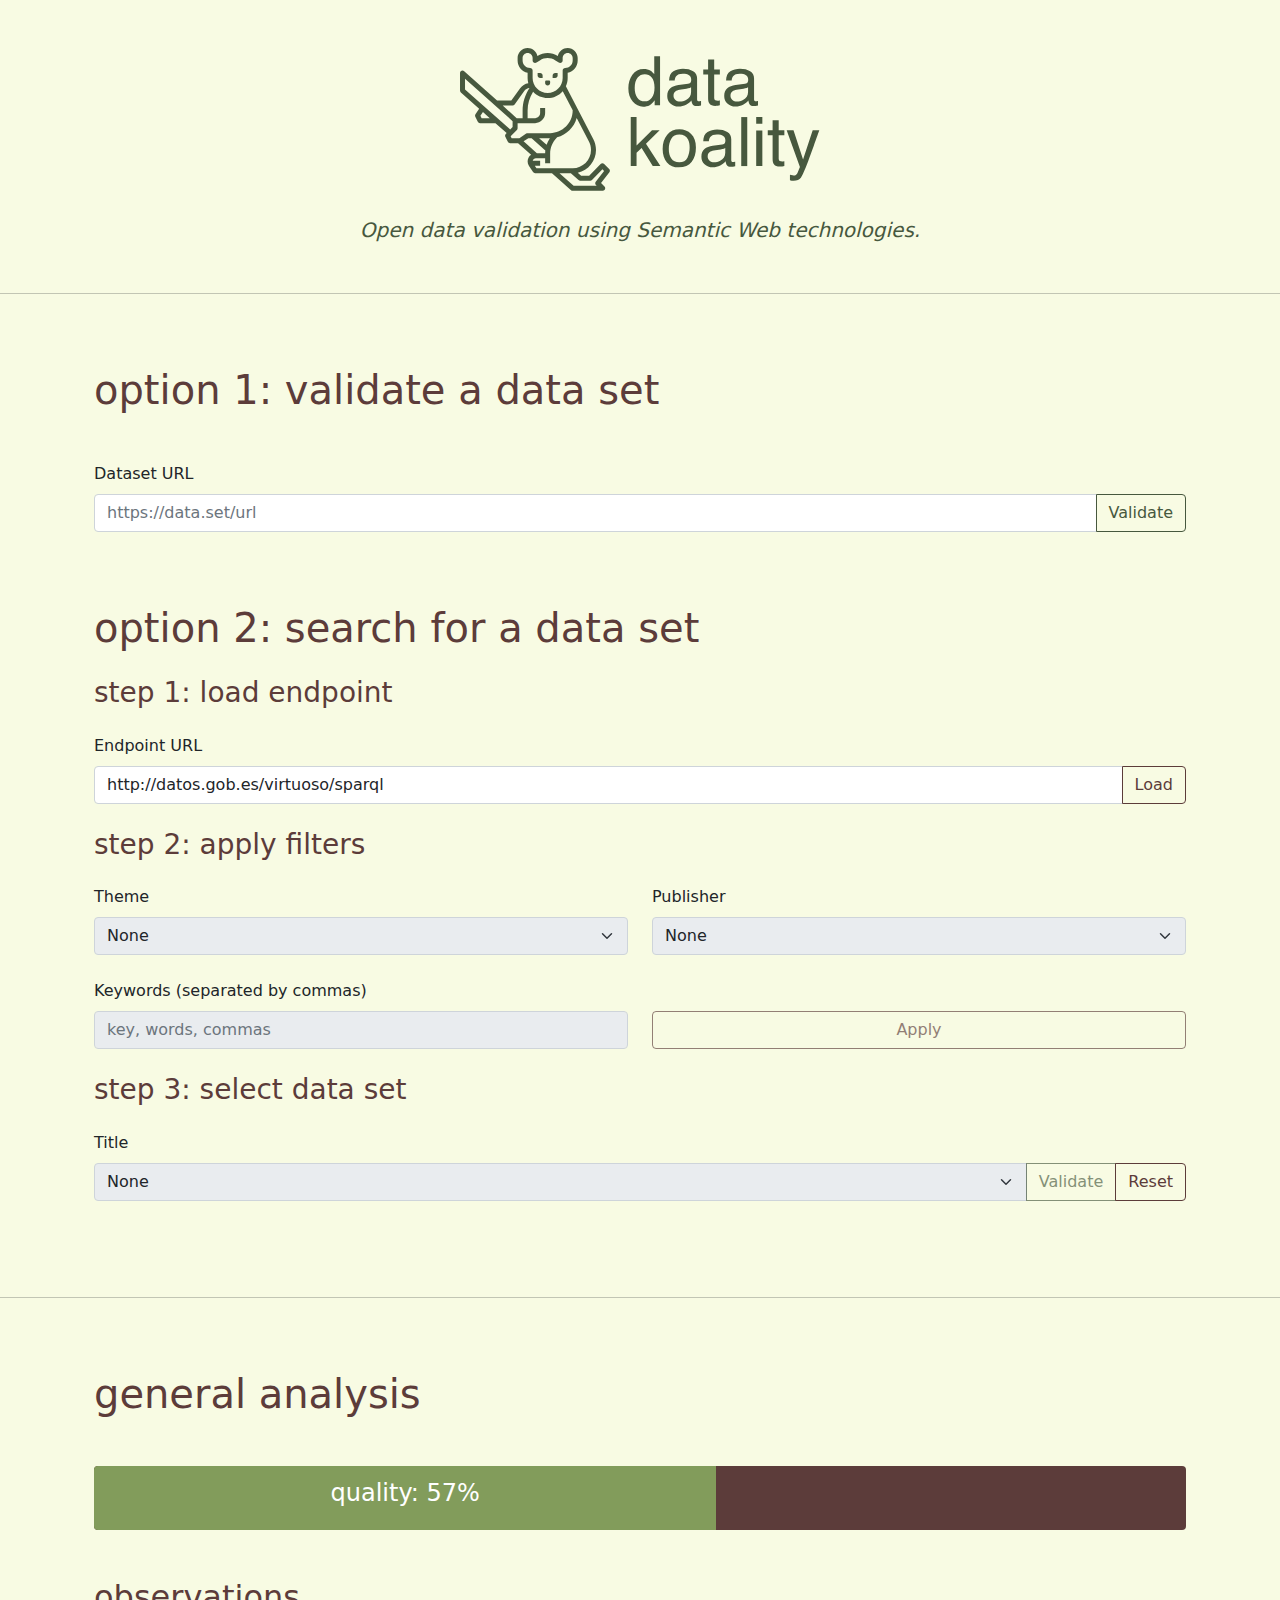
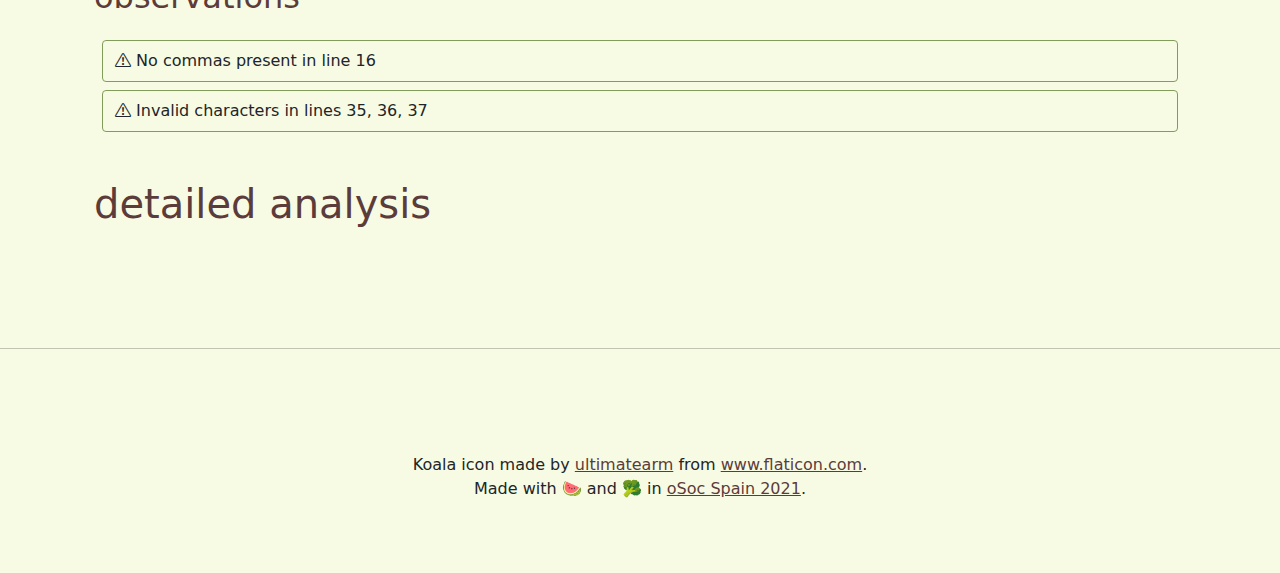
==== docs/app.html @ 2089f33b "Webapp UI improvements pt.II" ====
<!doctype html>
<html lang="en">
    <head>
        <meta charset="utf-8">
        <meta name="viewport" content="width=device-width, initial-scale=1">
        <title>data koality - open data validator</title>

        <!-- Bootstrap core CSS -->
        <link href="css/bootstrap.min.css" rel="stylesheet">
        <!-- Bootstrap icons -->
        <link rel="stylesheet" href="https://cdn.jsdelivr.net/npm/bootstrap-icons@1.5.0/font/bootstrap-icons.css">
        <!-- Custom styles -->
        <link href="css/style.css" rel="stylesheet">

        <!-- Favicon -->
        <link rel="apple-touch-icon" sizes="180x180" href="img/fav/apple-touch-icon.png">
        <link rel="icon" type="image/png" sizes="32x32" href="img/fav/favicon-32x32.png">
        <link rel="icon" type="image/png" sizes="16x16" href="img/fav/favicon-16x16.png">
        <link rel="manifest" href="img/fav/site.webmanifest">
    </head>


    <body>   
        <!-- Logo and title -->
        <header class="px-5 my-5 text-center">
            <!-- Show fixed width image if device is large enough, otherwise show width% version -->
            <a href="index.html" alt="data koality home page">
                <img class="d-sm-none mx-auto" src="img/logo_green.svg" alt="data koality" width="75%">
                <img class="d-none d-sm-block d-lg-none mx-auto" src="img/logo_green.svg" alt="data koality" width="50%">
                <img class="d-none d-lg-block mx-auto" src="img/logo_green.svg" alt="data koality" width="360em">
            </a>
            <div class="col-lg-6 mx-auto">
                <p class="my-4 fst-italic text-secondary fs-5">Open data validation using Semantic Web technologies.</p>
            </div>
        </header>

        <main>

            <hr class="my-5">

            <!-- FORM -->
            <section class="container col-xxl-8 px-4 py-4">

                <h1 class="text-primary mb-4">option 1: validate a data set</h1>
                <div class="row my-5">
                    
                    <!-- Dataset -->
                    <div class="col-md-12 mb-4">
                        <label for="i-dataset" class="form-label">Dataset URL</label>
                        <div class="input-group">
                            <input id="i-dataset" type="url" class="form-control" placeholder="https://data.set/url" aria-label="Dataset URL" aria-describedby="button-addon">
                            <button class="btn btn-outline-secondary" type="button" id="button-addon" onclick="validate('direct')">Validate</button>
                        </div>
                    </div>

                </div>

                <h1 class="text-primary mb-4">option 2: search for a data set</h1>
                <div class="row">

                    <h3 class="text-primary mb-4">step 1: load endpoint</h3>
                    
                    <!-- Endpoint -->
                    <div class="col-md-12 mb-4">
                        <label for="i-endpoint" class="form-label">Endpoint URL</label>
                        <div class="input-group">
                            <input id="i-endpoint" type="url" class="form-control" value="http://datos.gob.es/virtuoso/sparql" aria-label="Endpoint URL" aria-describedby="button-addon">
                            <button class="btn btn-outline-primary" type="button" id="button-addon" onclick="loadEndpoint()">Load</button>
                        </div>
                    </div>

                </div>


                <div class="row">

                    <h3 class="text-primary mb-4">step 2: apply filters</h3>

                    <!-- Theme -->
                    <div class="col-md-6 mb-4">
                        <label for="i-theme" class="form-label">Theme</label>
                        <select class="form-select" aria-label="Theme" id="i-theme" disabled>
                            <option selected>None</option>
                        </select>
                    </div>

                    <!-- Publisher -->
                    <div class="col-md-6 mb-4">
                        <label for="i-publisher" class="form-label">Publisher</label>
                        <select class="form-select" aria-label="Publisher" id="i-publisher" disabled>
                            <option selected>None</option>
                        </select>
                    </div>

                    <!-- Administrative level -->
                    <!--<div class="col-md-6 mb-4">
                        <label for="i-level" class="form-label">Administrative level</label>
                        <select class="form-select" aria-label="Administrative level" id="i-level" disabled>
                            <option selected>None</option>
                        </select>
                    </div>-->

                    <!--<div class="col-md-6 mb-4">
                        <label for="i-publisher" class="form-label">Publisher</label>
                        <input class="form-control" list="i-publisherdl" id="i-publisher" placeholder="Search">
                        <datalist id="i-publisherdl">
                            <option>All/Unspecified</option>
                        </datalist>
                    </div>-->

                    <!-- Keywords -->
                    <div class="col-md-6 mb-4">
                        <label for="i-keywords" class="form-label">Keywords (separated by commas)</label>
                        <input type="text" class="form-control" id="i-keywords" placeholder="key, words, commas" disabled>
                    </div>

                    <!-- Apply button -->
                    <div class="col-md-6 mb-4">
                        <label for="b-apply" class="form-label"><br class="d-none d-md-block"></label>
                        <button id="b-apply" type="button" class="btn form-control disabled btn-outline-primary btn-md" onclick="applyFilters()">Apply</button>
                    </div>
                    <!--<div class="mb-4 d-grid gap-4 d-sm-flex justify-content-sm-center align-items-center text-center">
                        <button id="b-apply" type="button" class="btn disabled btn-outline-primary btn-lg px-4" onclick="applyFilters()">Apply</button>
                    </div>-->

                </div>


                <div class="row">

                    <h3 class="text-primary mb-4">step 3: select data set</h3>

                    <!-- Title -->
                    <div class="col-md-12 mb-4">
                        <label for="i-title" class="form-label">Title</label>
                        <div class="input-group">
                            <select class="form-select" aria-label="Title" id="i-title" disabled>
                                <option selected>None</option>
                            </select>
                            <button class="btn disabled btn-outline-secondary" type="button" id="button-addon" onclick="validate('direct')">Validate</button>
                            <button class="btn btn-outline-primary" type="button" id="button-addon" onclick="reset()">Reset</button>
                        </div>
                    </div>
                </div>
            </section>


            <hr class="my-5">


            <section class="container col-xxl-8 px-4 py-4">
                
                <h1 class="text-primary mb-5">general analysis</h1>

                <!-- Progress bar -->
                <div class="progress mb-5">
                    <div id="r-quality-factor" class="progress-bar" role="progressbar" style="width: 57%;" aria-valuenow="57" aria-valuemin="0" aria-valuemax="100"><h4>quality: 57%</h4></div>
                </div>

                <h2 class="text-primary mb-4">observations</h2>

                <div class="mb-5">
                    <span class="row py-2 m-2 border rounded border-success">
                        <div class="col-md-12"><i class="bi bi-exclamation-triangle"></i> No commas present in line 16</div>
                    </span>
                    <span class="row py-2 m-2 border rounded border-success">
                        <div class="col-md-12"><i class="bi bi-exclamation-triangle"></i> Invalid characters in lines 35, 36, 37</div>
                    </span>
                </div>

                <h1 class="text-primary mb-5">detailed analysis</h1>

            </section>


            <hr class="my-5">


            <!-- Footer -->
            <section class="container col-xxl-8 px-4 py-5">
                <div class="row text-center g-5 py-2">
                    <p>Koala icon made by <a href="https://www.flaticon.com/authors/ultimatearm" title="ultimatearm">ultimatearm</a> from <a href="https://www.flaticon.com/" title="Flaticon">www.flaticon.com</a>.<br>Made with &#127817; and &#129382; in <a href="https://2021.summerofcode.es/">oSoc Spain 2021</a>.</p>
                </div>
            </section>

            <script type="text/javascript" src="js/validator.js"></script>

        </main>
    </body>
</html>
---- docs/css/style.css ----
body {
	background-color: #F8FBE3;
}
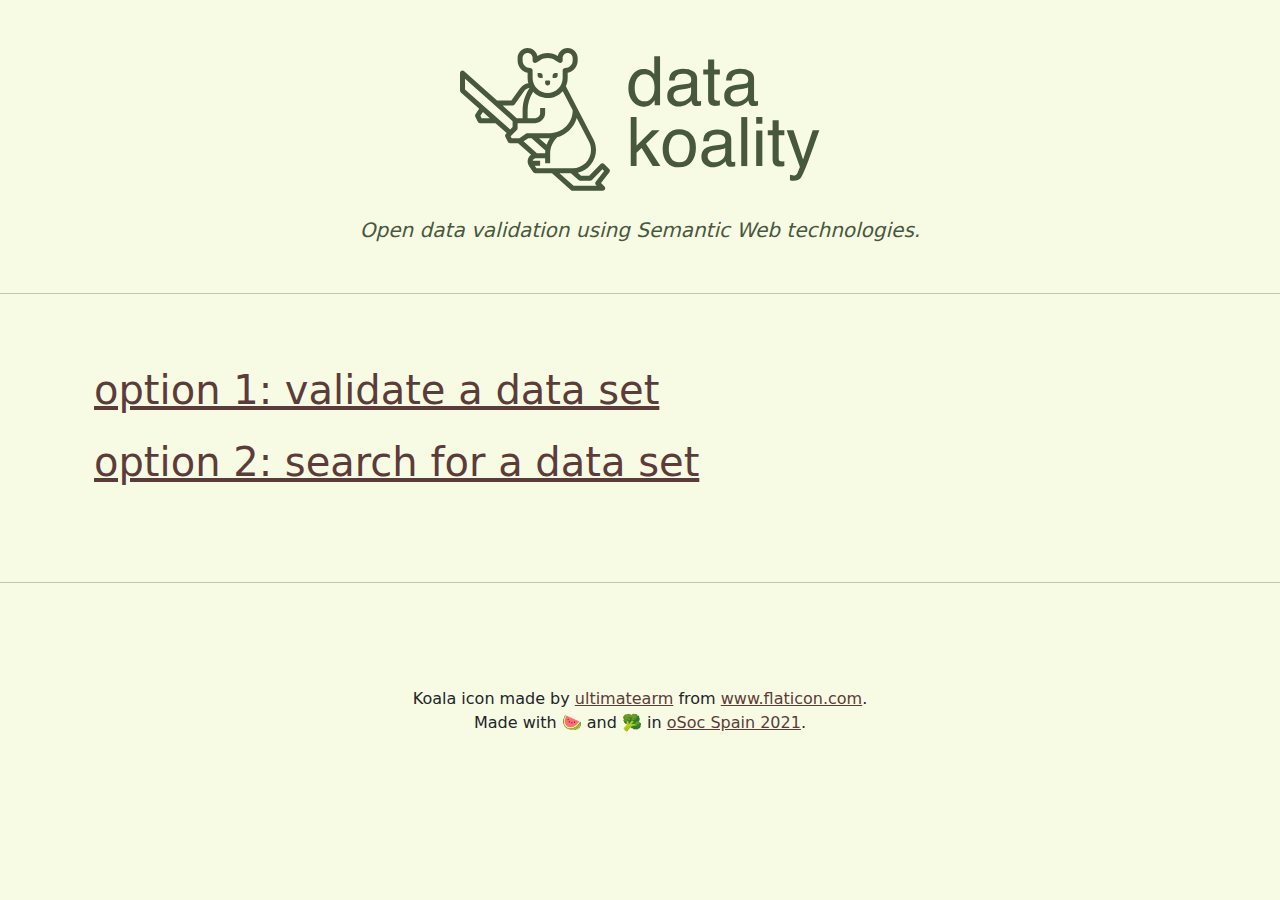
==== commit 69f25b3c: "webapp: Only show selected validation option" ====
--- a/docs/app.html
+++ b/docs/app.html
@@ -41,8 +41,8 @@
             <!-- FORM -->
             <section class="container col-xxl-8 px-4 py-4">
 
-                <h1 class="text-primary mb-4">option 1: validate a data set</h1>
-                <div class="row my-5">
+                <h1 class="text-primary mb-4"><a href="#i-dataset" onclick="select('s-option1')">option 1: validate a data set</a></h1>
+                <div id="s-option1" class="row my-5 visually-hidden">
                     
                     <!-- Dataset -->
                     <div class="col-md-12 mb-4">
@@ -55,8 +55,8 @@
 
                 </div>
 
-                <h1 class="text-primary mb-4">option 2: search for a data set</h1>
-                <div class="row">
+                <h1 class="text-primary mb-4"><a href="#i-endpoint" onclick="select('s-option2')">option 2: search for a data set</a></h1>
+                <div id="s-option2" class="row my-5 visually-hidden">
 
                     <h3 class="text-primary mb-4">step 1: load endpoint</h3>
                     
@@ -68,11 +68,6 @@
                             <button class="btn btn-outline-primary" type="button" id="button-addon" onclick="loadEndpoint()">Load</button>
                         </div>
                     </div>
-
-                </div>
-
-
-                <div class="row">
 
                     <h3 class="text-primary mb-4">step 2: apply filters</h3>
 
@@ -123,15 +118,10 @@
                         <button id="b-apply" type="button" class="btn disabled btn-outline-primary btn-lg px-4" onclick="applyFilters()">Apply</button>
                     </div>-->
 
-                </div>
-
-
-                <div class="row">
-
                     <h3 class="text-primary mb-4">step 3: select data set</h3>
 
                     <!-- Title -->
-                    <div class="col-md-12 mb-4">
+                    <div class="col-md-12">
                         <label for="i-title" class="form-label">Title</label>
                         <div class="input-group">
                             <select class="form-select" aria-label="Title" id="i-title" disabled>
@@ -148,7 +138,7 @@
             <hr class="my-5">
 
 
-            <section class="container col-xxl-8 px-4 py-4">
+            <section class="container col-xxl-8 px-4 py-4 visually-hidden">
                 
                 <h1 class="text-primary mb-5">general analysis</h1>
 
@@ -173,7 +163,7 @@
             </section>
 
 
-            <hr class="my-5">
+            <hr class="my-5 visually-hidden">
 
 
             <!-- Footer -->
